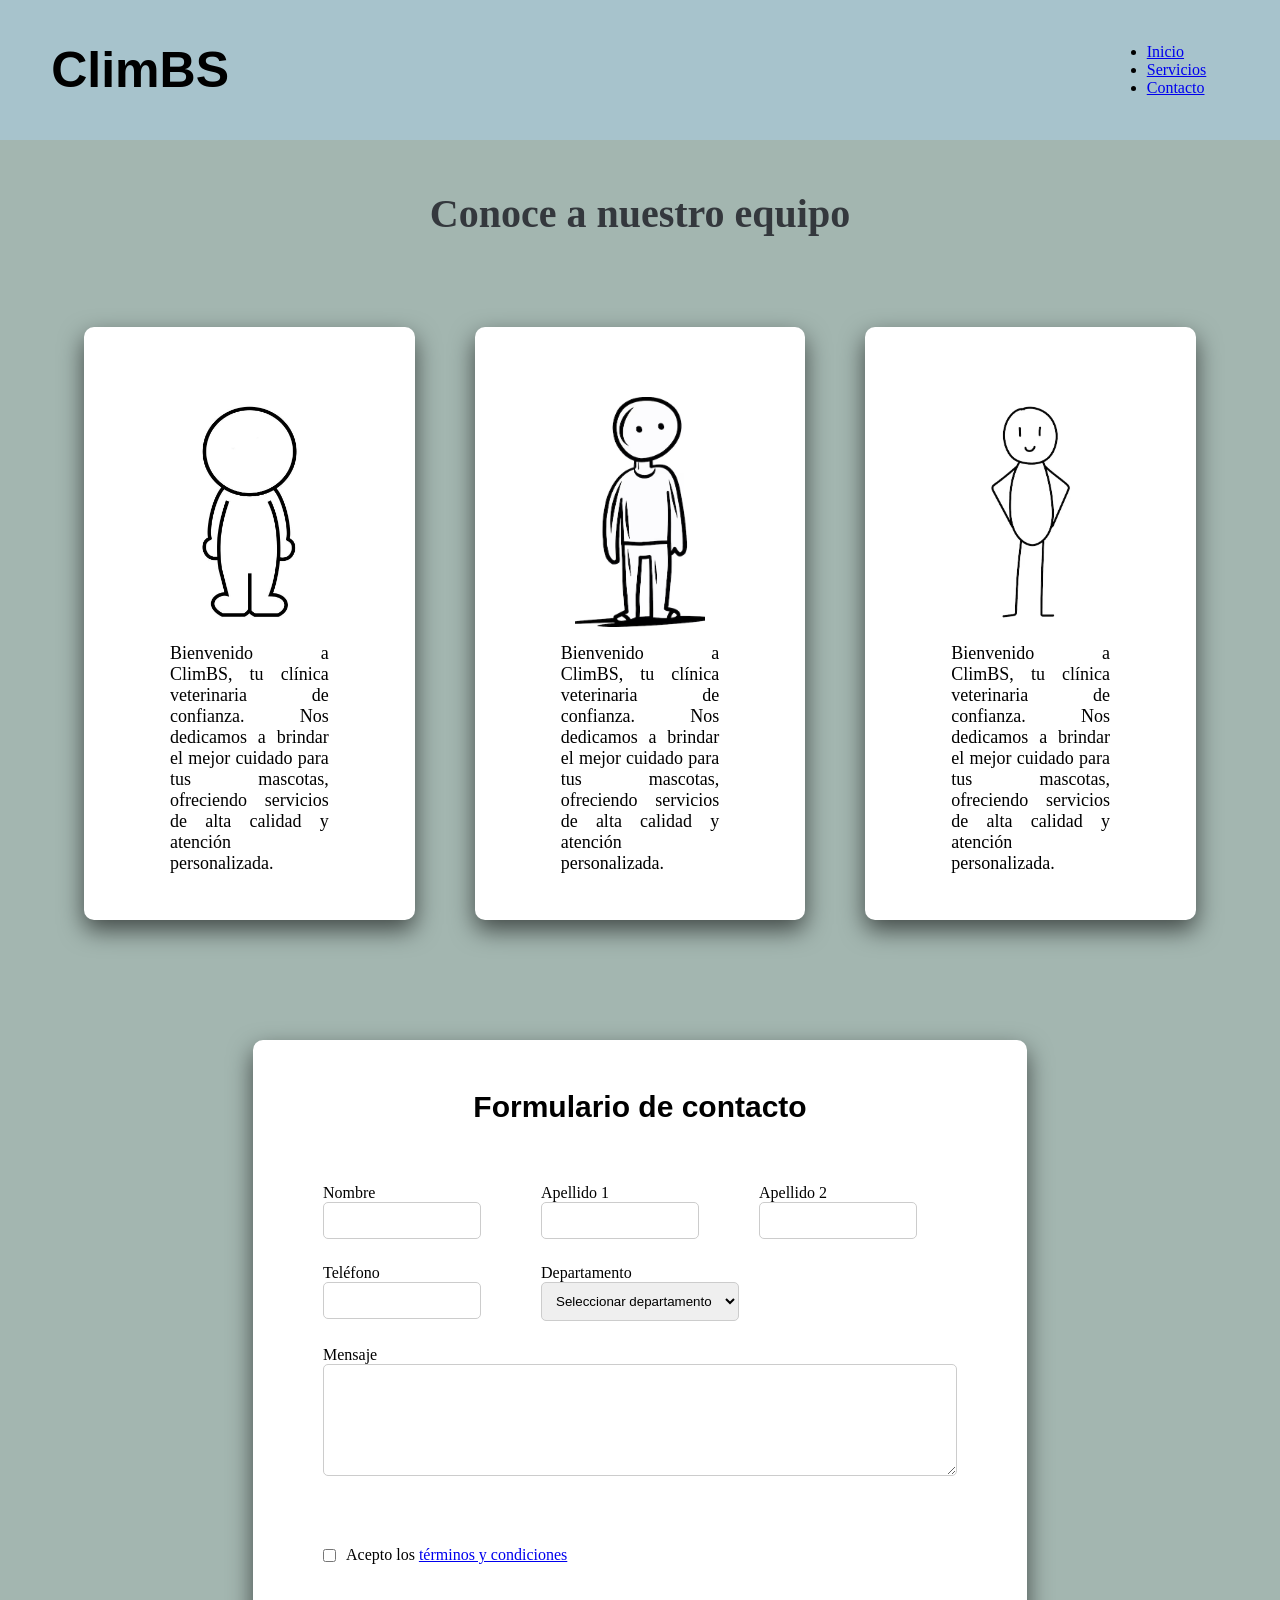
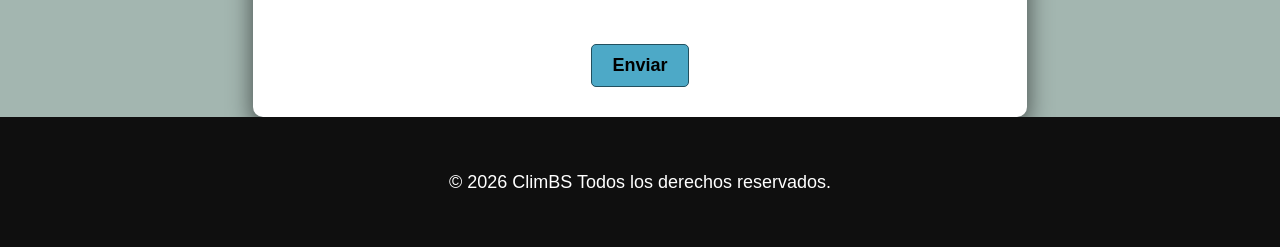
==== html/contact.html @ df0a5884 "Primer commit Borrador del proyecto" ====
<!doctype html>
<html lang="es">

<head>
  <meta charset="UTF-8" />
  <meta name="viewport" content="width=device-width, initial-scale=1.0" />
  <title>Contacto</title>
</head>

<body>
  <!-- Header -->
  <header id="header">
    <h1 id="ClimBS">ClimBS</h1>
    <nav id="nav">
      <!-- Botón -->
      <button class="menu-toggle" id="menu-toggle" aria-label="Abrir menú">
        &#9776;
      </button>
      <!-- Barra -->
      <ul class="nav-links" id="nav-links">
        <li><a href="index.html" aria-label="Inicio">Inicio</a></li>
        <li><a href="services.html" aria-label="Servicios">Servicios</a></li>
        <li><a href="contact.html" aria-label="Contacto">Contacto</a></li>
      </ul>
    </nav>
  </header>
  <!-- Fin header -->
  <!-- Contenido principal -->
  <h1 class="contact_title">
    <span class="title_text">Conoce a nuestro equipo</span>
  </h1>
  <section class="container">
    <article class="card">
      <img class="card_img" src="../images/person1.jpg" alt="Karmele" />
      <p class="card_text">
        Bienvenido a ClimBS, tu clínica veterinaria de confianza. Nos
        dedicamos a brindar el mejor cuidado para tus mascotas, ofreciendo
        servicios de alta calidad y atención personalizada.
      </p>
    </article>
    <article class="card">
      <img class="card_img" src="../images/person2.jpg" alt="Eustakio" />
      <p class="card_text">
        Bienvenido a ClimBS, tu clínica veterinaria de confianza. Nos
        dedicamos a brindar el mejor cuidado para tus mascotas, ofreciendo
        servicios de alta calidad y atención personalizada.
      </p>
    </article>
    <article class="card">
      <img class="card_img" src="../images/person3.jpg" alt="Pepe" />
      <p class="card_text">
        Bienvenido a ClimBS, tu clínica veterinaria de confianza. Nos
        dedicamos a brindar el mejor cuidado para tus mascotas, ofreciendo
        servicios de alta calidad y atención personalizada.
      </p>
    </article>
  </section>
  <!-- Fin contenido principal -->

  <!-- Formulario de contacto -->
  <section class="contact_form">
    <h2 class="form_title">Formulario de contacto</h2>
    <form id="contact_form" action="#" method="post">
      <span class="name_surname">
        <span class="name_container">
          <label for="name">Nombre</label>
          <input type="text" id="name" name="name" pattern="[A-Za-z ]{2,15}" required />
        </span>
        <span class="surname1_container">
          <label for="surname1">Apellido 1</label>
          <input type="text" id="surname1" name="surname1" pattern="[A-Za-z ]{2,15}" required />
        </span>
        <span class="surname2_container">
          <label for="surname2">Apellido 2</label>
          <input type="text" id="surname2" name="surname2" pattern="[A-Za-z ]{2,15}" required />
        </span>
      </span>
      <span class="phone_department">
        <span class="phone_container">
          <label for="phone">Teléfono</label>
          <input type="tel" id="phone" name="phone" pattern="[0-9]{9}" required />
        </span>
        <span class="department_container">
          <label for="department">Departamento</label>
          <select id="department" name="department" required>
            <option value="">Seleccionar departamento</option>
            <option value="client_att">Atención al Cliente</option>
            <option value="adm">Administración</option>
            <option value="rrhh">Recursos Humanos</option>
          </select>
        </span>
      </span>
      <span class="msg_container">
        <label for="message">Mensaje</label>
        <textarea id="message" name="message" rows="6" required></textarea>
      </span>
      <span class="checkbox_container">
        <input type="checkbox" id="terms" name="terms" required />
        <label for="terms">Acepto los <a href="#">términos y condiciones</a></label>
      </span>
      <span class="button_container">
        <button type="submit" class="submit_btn">Enviar</button>
      </span>
    </form>
  </section>
  <!-- Fin formulario de contacto -->

</body>
<!-- Footer -->
<footer id="footer">
  <p class="copyright">&copy; 2026 ClimBS Todos los derechos reservados.</p>
</footer>

<!-- Links -->
<link rel="stylesheet" href="../css/styles.css" />
<link rel="stylesheet" href="../css/contact.css" />
<script src="../comp.js"></script>

</html>
---- css/styles.css ----
*,
*::before,
*::after {
    box-sizing: border-box;
    margin: 0;
    padding: 0;
}

p {
    font-size: 18px;
}

/* Menú móvil */
.menu-toggle {
    display: none;
    background: none;
    border: none;
    color: black;
    font-size: 4 rem;
    cursor: pointer;
}

@media (max-width: 780px) {
    .menu-toggle {
        display: block;
    }

    .nav-links {
        display: none;
        flex-direction: column;
        width: 100%;
        position: absolute;
        top: 60px;
        left: 0;
        background-color: #a7c3cc;
        padding: 1rem 0;
        text-align: center;
    }

    .nav-links li {
        padding: 0.8rem 0;
    }

    .nav-links.active {
        display: flex;
    }
}


/* Menú */
#header {
    background-color: #a7c3cc;
    display: grid;
    padding-left: 4%;
    grid-template-columns: 1fr 1fr;
    align-items: center;
    width: 100%;
    height: 140px;
    margin: 0;
}

#nav {
    display: flex;
    align-items: center;
    padding: 10px;
    justify-content: flex-end;
    padding-right: 12%;
}

/* #nav ul {
    list-style-type: none;
    display: grid;
    font-family: Arial, sans-serif;
    font-size: 18px;
    font-style: normal;
    grid-template-columns: repeat(3, 150px);
    padding: 2%;
}

#nav li {
    display: flex;
    justify-content: center;
    align-items: center;
}

#nav li a {
    text-decoration: none;
    color: #000;
    font-size: 20px;
} */

body {
    background-color: #a3b6b0;
    padding: 0;
    width: 100%;
    margin: 0;
    display: flex;
    flex-direction: column;
    align-items: center;
}

main {
    display: flex;
    flex-direction: column;
    align-items: center;
    justify-content: center;
    width: 100%;
    height: 100%;
}

#ClimBS {
    font-family: Arial, sans-serif;
    font-size: 50px;
    font-style: normal;
    color: #000;

    @media(max-width: 750px) {
        font-size: 40px;
    }
}

/* Footer */
#footer {
    background-color: #0f0f0f;
    color: #fff;
    padding: 0;
    width: 100%;
    height: 130px;
    display: grid;
    align-items: center;
}

.copyright {
    font-family: Arial, sans-serif;
    font-size: 18px;
    text-align: center;
}
---- css/contact.css ----
.contact_title {
    margin: 50px auto 70px auto;
}

.title_text {
    color: #34383d;
    font-weight: bold;
    font-size: 40px;
}

.container {
    width: 90%;
    height: 100%;
    display: grid;
    grid-template-columns: repeat(3, 1fr);
    gap: 20px;
    justify-content: center;
    align-items: center;
}

.card {
    width: auto;
    height: auto;
    background-color: #fff;
    border-radius: 10px;
    display: flex;
    flex-direction: column;
    align-items: center;
    justify-content: center;
    margin: 20px;
    padding: 70px 70px 30px 70px;
    box-shadow: 0px 10px 25px rgba(0, 0, 0, 0.6);
}

.card_img {
    width: 130px;
    height: 230px;
    object-fit: cover;
    border-radius: 10px 10px 0 0;
}

.card_text {
    padding: 1rem;
    text-align: justify;
}

.form_title {
    font-family: Arial, sans-serif;
    font-size: 30px;
    font-weight: bold;
    margin-bottom: 60px;
}

.contact_form {
    width: auto;
    height: auto;
    margin-top: 100px;
    background-color: #fff;
    border-radius: 10px;
    display: flex;
    flex-direction: column;
    align-items: center;
    justify-content: center;
    padding: 50px 70px 30px 70px;
    box-shadow: 0px 10px 25px rgba(0, 0, 0, 0.6);
}

.name_surname,
.phone_department {
    display: grid;
    grid-template-columns: repeat(3, 1fr);
    gap: 20px;
    width: 100%;
}

.name_container,
.surname1_container,
.surname2_container {
    display: flex;
    flex-direction: column;
    margin-bottom: 25px;
}

#name,
#surname1,
#surname2,
#phone {
    padding: 10px;
    border-radius: 5px;
    border: 1px solid #ccc;
    width: 80%;
}

#department {
    padding: 10px;
    border-radius: 5px;
    border: 1px solid #ccc;
    width: 100%;
}

.phone_container {
    display: flex;
    flex-direction: column;
    margin-bottom: 25px;
}

.department_container {
    display: flex;
    flex-direction: column;
    margin-bottom: 25px;
}

.msg_container {
    display: flex;
    flex-direction: column;
    margin-bottom: 70px;
}

#message {
    padding: 10px;
    border-radius: 5px;
    border: 1px solid #ccc;
    width: 100%;
}

.checkbox_container {
    display: flex;
    align-items: center;
    margin-bottom: 80px;
    width: 100%;
}

#terms {
    margin-right: 10px;
}

.button_container {
    display: flex;
    justify-content: center;
}

.submit_btn {
    background-color: #4da9c7;
    color: black;
    font-weight: bold;
    font-size: 18px;
    border: 1px solid #22505f;
    padding: 10px 20px;
    border-radius: 5px;

}

.submit_btn:hover {
    background-color: #2d6375;
    color: white;
    cursor: pointer;
}
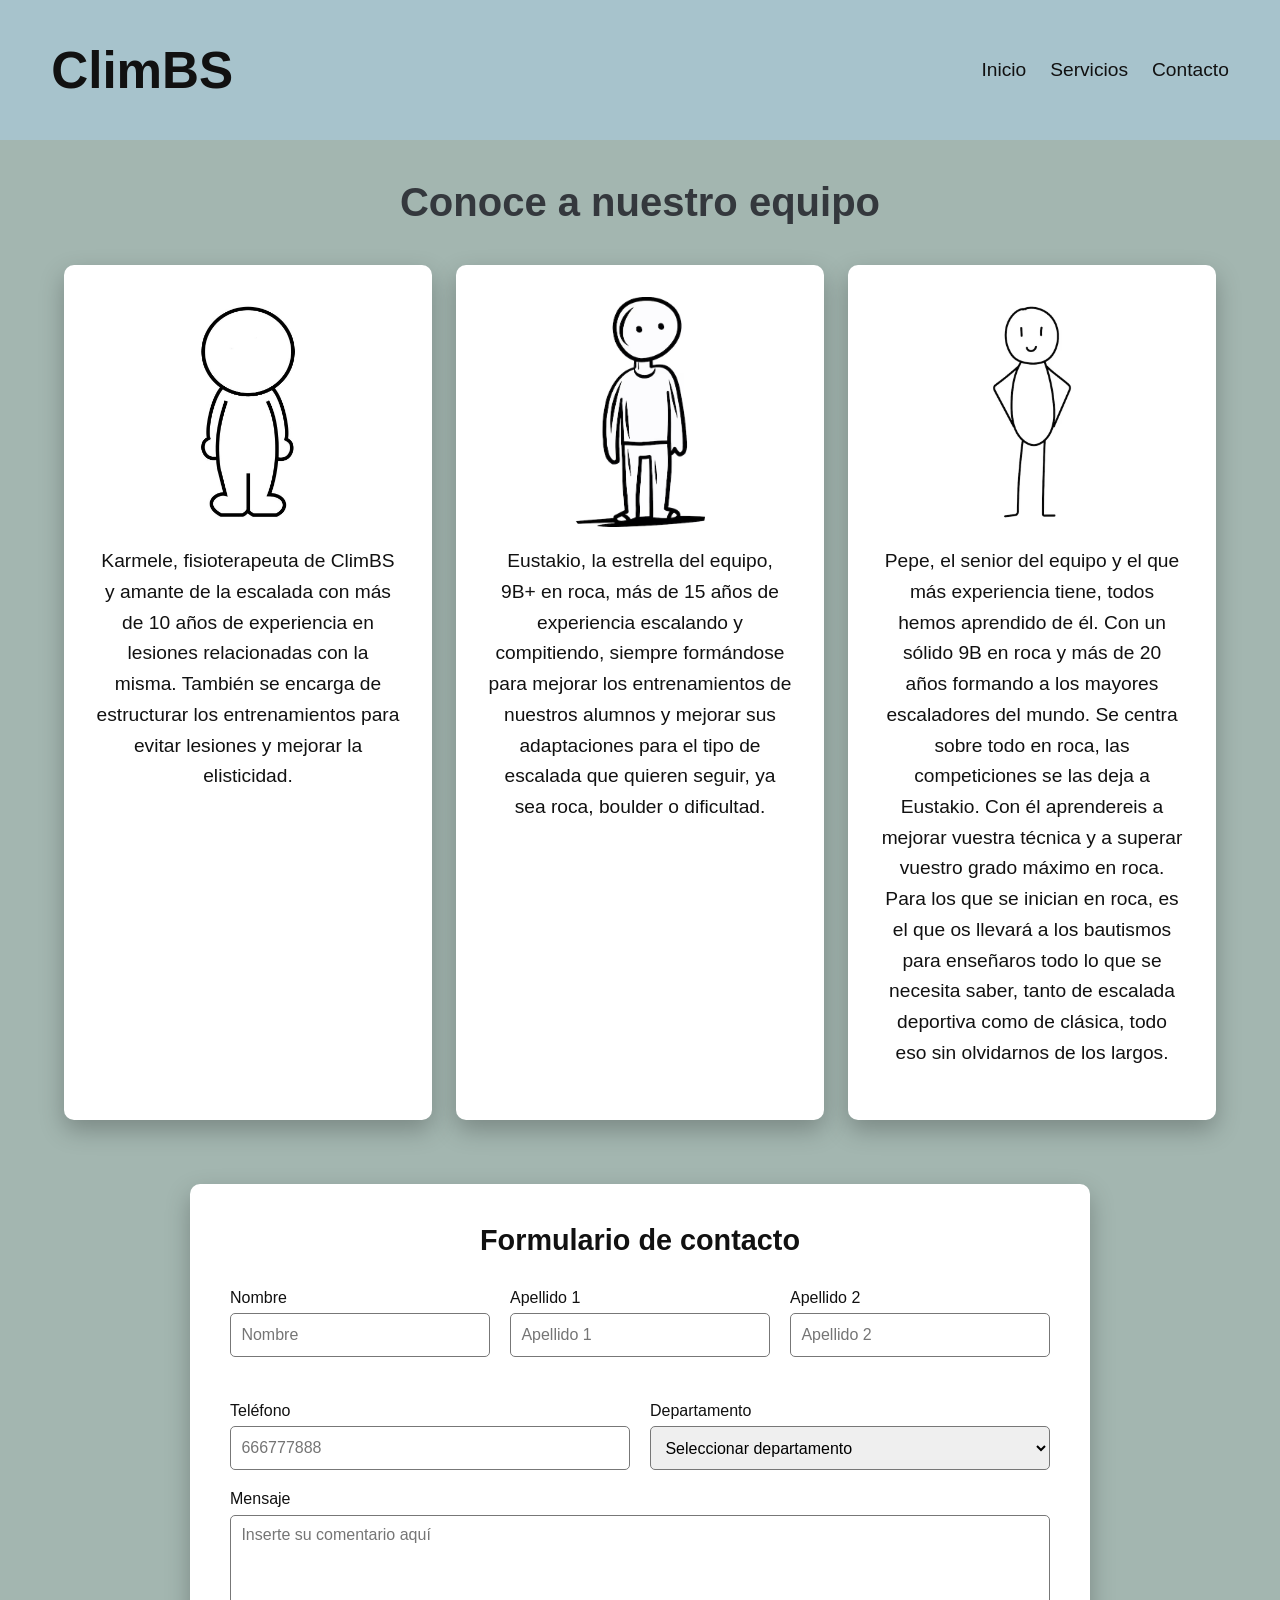
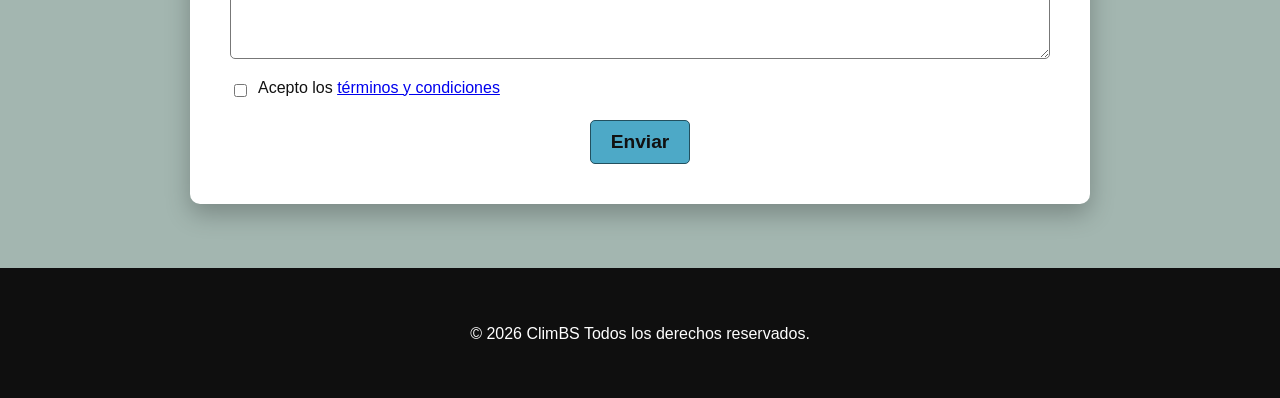
==== commit 43e8054c: "Add files via upload" ====
--- a/html/contact.html
+++ b/html/contact.html
@@ -5,6 +5,11 @@
   <meta charset="UTF-8" />
   <meta name="viewport" content="width=device-width, initial-scale=1.0" />
   <title>Contacto</title>
+
+  <!-- Links -->
+  <link rel="stylesheet" href="../css/styles.css" />
+  <link rel="stylesheet" href="../css/contact.css" />
+  <script src="../main.js"></script>
 </head>
 
 <body>
@@ -13,72 +18,79 @@
     <h1 id="ClimBS">ClimBS</h1>
     <nav id="nav">
       <!-- Botón -->
-      <button class="menu-toggle" id="menu-toggle" aria-label="Abrir menú">
+      <button class="menu-toggle" type="button" aria-expanded="false" aria-label="Abrir menú">
         &#9776;
       </button>
       <!-- Barra -->
       <ul class="nav-links" id="nav-links">
-        <li><a href="index.html" aria-label="Inicio">Inicio</a></li>
+        <li><a href="../index.html" aria-label="Inicio">Inicio</a></li>
         <li><a href="services.html" aria-label="Servicios">Servicios</a></li>
         <li><a href="contact.html" aria-label="Contacto">Contacto</a></li>
       </ul>
     </nav>
   </header>
-  <!-- Fin header -->
+
   <!-- Contenido principal -->
-  <h1 class="contact_title">
+  <h2 class="contact_title">
     <span class="title_text">Conoce a nuestro equipo</span>
-  </h1>
-  <section class="container">
+  </h2>
+
+  <section class="container" aria-label="Equipo de ClimBS">
     <article class="card">
-      <img class="card_img" src="../images/person1.jpg" alt="Karmele" />
+      <img class="card_img" src="../images/person1.jpg" alt="Karmele, fisioterapeuta" />
       <p class="card_text">
-        Bienvenido a ClimBS, tu clínica veterinaria de confianza. Nos
-        dedicamos a brindar el mejor cuidado para tus mascotas, ofreciendo
-        servicios de alta calidad y atención personalizada.
+        Karmele, fisioterapeuta de ClimBS y amante de la escalada con más de 10 años de experiencia en lesiones
+        relacionadas con la misma. También se encarga de estructurar los entrenamientos para evitar lesiones y mejorar
+        la elisticidad.
       </p>
     </article>
     <article class="card">
-      <img class="card_img" src="../images/person2.jpg" alt="Eustakio" />
+      <img class="card_img" src="../images/person2.jpg" alt="Eustakio, entrenador" />
       <p class="card_text">
-        Bienvenido a ClimBS, tu clínica veterinaria de confianza. Nos
-        dedicamos a brindar el mejor cuidado para tus mascotas, ofreciendo
-        servicios de alta calidad y atención personalizada.
+        Eustakio, la estrella del equipo, 9B+ en roca, más de 15 años de experiencia escalando y compitiendo, siempre
+        formándose para mejorar los entrenamientos de nuestros alumnos y mejorar sus adaptaciones para el tipo de
+        escalada que quieren seguir, ya sea roca, boulder o dificultad.
       </p>
     </article>
     <article class="card">
-      <img class="card_img" src="../images/person3.jpg" alt="Pepe" />
+      <img class="card_img" src="../images/person3.jpg" alt="Pepe, entrenador" />
       <p class="card_text">
-        Bienvenido a ClimBS, tu clínica veterinaria de confianza. Nos
-        dedicamos a brindar el mejor cuidado para tus mascotas, ofreciendo
-        servicios de alta calidad y atención personalizada.
+        Pepe, el senior del equipo y el que más experiencia tiene, todos hemos aprendido de él. Con un sólido
+        9B en roca y más de 20 años formando a los mayores escaladores del mundo. Se centra sobre todo en roca, las
+        competiciones se las deja a Eustakio. Con él aprendereis a mejorar vuestra técnica y a superar vuestro grado
+        máximo en roca. Para los que se inician en roca, es el que os llevará a los bautismos para enseñaros todo lo que
+        se necesita saber, tanto de escalada deportiva como de clásica, todo eso sin olvidarnos de los largos.
+
       </p>
     </article>
   </section>
-  <!-- Fin contenido principal -->
 
   <!-- Formulario de contacto -->
-  <section class="contact_form">
+  <section class="contact_section">
     <h2 class="form_title">Formulario de contacto</h2>
     <form id="contact_form" action="#" method="post">
       <span class="name_surname">
         <span class="name_container">
           <label for="name">Nombre</label>
-          <input type="text" id="name" name="name" pattern="[A-Za-z ]{2,15}" required />
+          <input type="text" id="name" name="name" placeholder="Nombre" pattern="[A-Za-z ]{2,15}" maxlength="15"
+            required />
         </span>
         <span class="surname1_container">
           <label for="surname1">Apellido 1</label>
-          <input type="text" id="surname1" name="surname1" pattern="[A-Za-z ]{2,15}" required />
+          <input type="text" id="surname1" name="surname1" placeholder="Apellido 1" pattern="[A-Za-z ]{2,15}"
+            maxlength="15" required />
         </span>
         <span class="surname2_container">
           <label for="surname2">Apellido 2</label>
-          <input type="text" id="surname2" name="surname2" pattern="[A-Za-z ]{2,15}" required />
+          <input type="text" id="surname2" name="surname2" placeholder="Apellido 2" pattern="[A-Za-z ]{2,15}"
+            maxlength="15" required />
         </span>
       </span>
       <span class="phone_department">
         <span class="phone_container">
           <label for="phone">Teléfono</label>
-          <input type="tel" id="phone" name="phone" pattern="[0-9]{9}" required />
+          <input type="tel" id="phone" name="phone" placeholder="666777888" pattern="[0-9]{9}" maxlength="9"
+            inputmode="numeric" required />
         </span>
         <span class="department_container">
           <label for="department">Departamento</label>
@@ -92,7 +104,7 @@
       </span>
       <span class="msg_container">
         <label for="message">Mensaje</label>
-        <textarea id="message" name="message" rows="6" required></textarea>
+        <textarea id="message" name="message" rows="6" placeholder="Inserte su comentario aquí" required></textarea>
       </span>
       <span class="checkbox_container">
         <input type="checkbox" id="terms" name="terms" required />
@@ -111,9 +123,4 @@
   <p class="copyright">&copy; 2026 ClimBS Todos los derechos reservados.</p>
 </footer>
 
-<!-- Links -->
-<link rel="stylesheet" href="../css/styles.css" />
-<link rel="stylesheet" href="../css/contact.css" />
-<script src="../comp.js"></script>
-
 </html>
--- a/css/styles.css
+++ b/css/styles.css
@@ -1,94 +1,115 @@
+/* General */
 *,
 *::before,
 *::after {
     box-sizing: border-box;
+}
+
+body {
+    min-width: 320px;
     margin: 0;
-    padding: 0;
+    background-color: #a3b6b0;
+    color: #111;
+    font-family: Arial, sans-serif;
 }
 
 p {
-    font-size: 18px;
+    font-size: 1.2rem;
+    line-height: 1.6;
 }
+
+
+/* Menú */
+#header {
+    position: relative;
+    display: grid;
+    grid-template-columns: 1fr 1fr;
+    align-items: center;
+    width: 100%;
+    min-height: 140px;
+    padding: 1rem 4%;
+    background-color: #a7c3cc;
+}
+
+#ClimBS {
+    margin: 0;
+    font-size: clamp(2.2rem, 5vw, 3.2rem);
+}
+
+#nav {
+    display: flex;
+    justify-content: flex-end;
+    align-items: center;
+}
+
+.nav-links {
+    display: flex;
+    gap: 1.5rem;
+    margin: 0;
+    padding: 0;
+    list-style: none;
+}
+
+.nav-links a {
+    color: #111;
+    font-size: 1.2rem;
+    text-decoration: none;
+}
+
+.nav-links a:hover,
+.nav-links a:focus-visible {
+    text-decoration: underline;
+}
+
 
 /* Menú móvil */
 .menu-toggle {
     display: none;
-    background: none;
-    border: none;
-    color: black;
-    font-size: 4 rem;
+    padding: 0.25rem 0.5rem;
+    border: 0;
+    background: transparent;
+    color: #111;
+    font-size: 2rem;
     cursor: pointer;
 }
 
 @media (max-width: 780px) {
+    #header {
+        grid-template-columns: 1fr auto;
+        min-height: 90px;
+    }
+
     .menu-toggle {
         display: block;
     }
 
     .nav-links {
+        position: absolute;
+        z-index: 10;
+        top: 100%;
+        right: 0;
         display: none;
+        width: min(100%, 320px);
         flex-direction: column;
-        width: 100%;
-        position: absolute;
-        top: 60px;
-        left: 0;
+        gap: 0;
+        padding: 0.5rem 1rem;
         background-color: #a7c3cc;
-        padding: 1rem 0;
         text-align: center;
-    }
-
-    .nav-links li {
-        padding: 0.8rem 0;
+        box-shadow: 0 8px 16px rgb(0 0 0 / 20%);
     }
 
     .nav-links.active {
         display: flex;
     }
+
+    .nav-links a {
+        display: block;
+        padding: 0.8rem;
+    }
 }
 
 
-/* Menú */
-#header {
-    background-color: #a7c3cc;
-    display: grid;
-    padding-left: 4%;
-    grid-template-columns: 1fr 1fr;
-    align-items: center;
-    width: 100%;
-    height: 140px;
-    margin: 0;
-}
-
-#nav {
-    display: flex;
-    align-items: center;
-    padding: 10px;
-    justify-content: flex-end;
-    padding-right: 12%;
-}
-
-/* #nav ul {
-    list-style-type: none;
-    display: grid;
-    font-family: Arial, sans-serif;
-    font-size: 18px;
-    font-style: normal;
-    grid-template-columns: repeat(3, 150px);
-    padding: 2%;
-}
-
-#nav li {
-    display: flex;
-    justify-content: center;
-    align-items: center;
-}
-
-#nav li a {
-    text-decoration: none;
-    color: #000;
-    font-size: 20px;
-} */
-
+/* body */
 body {
     background-color: #a3b6b0;
     padding: 0;
@@ -100,38 +121,23 @@
 }
 
 main {
-    display: flex;
-    flex-direction: column;
-    align-items: center;
-    justify-content: center;
     width: 100%;
-    height: 100%;
 }
 
-#ClimBS {
-    font-family: Arial, sans-serif;
-    font-size: 50px;
-    font-style: normal;
-    color: #000;
-
-    @media(max-width: 750px) {
-        font-size: 40px;
-    }
-}
 
 /* Footer */
 #footer {
+    display: grid;
+    align-items: center;
+    width: 100%;
+    min-height: 130px;
+    padding: 1rem;
     background-color: #0f0f0f;
     color: #fff;
-    padding: 0;
-    width: 100%;
-    height: 130px;
-    display: grid;
-    align-items: center;
+    text-align: center;
 }
 
 .copyright {
-    font-family: Arial, sans-serif;
-    font-size: 18px;
-    text-align: center;
+    margin: 0;
+    font-size: 1rem;
 }
--- a/css/contact.css
+++ b/css/contact.css
@@ -1,76 +1,71 @@
+/* Equipo */
 .contact_title {
-    margin: 50px auto 70px auto;
+    margin: 2.5rem 1rem;
+    text-align: center;
 }
 
 .title_text {
     color: #34383d;
-    font-weight: bold;
-    font-size: 40px;
+    font-size: clamp(1.75rem, 5vw, 2.5rem);
 }
 
 .container {
-    width: 90%;
-    height: 100%;
     display: grid;
-    grid-template-columns: repeat(3, 1fr);
-    gap: 20px;
-    justify-content: center;
-    align-items: center;
+    grid-template-columns: repeat(3, minmax(0, 1fr));
+    gap: 1.5rem;
+    width: min(90%, 1200px);
+    margin: 0 auto;
 }
 
 .card {
-    width: auto;
-    height: auto;
-    background-color: #fff;
-    border-radius: 10px;
     display: flex;
     flex-direction: column;
     align-items: center;
-    justify-content: center;
-    margin: 20px;
-    padding: 70px 70px 30px 70px;
-    box-shadow: 0px 10px 25px rgba(0, 0, 0, 0.6);
+    padding: 2rem;
+    border-radius: 10px;
+    background-color: #fff;
+    box-shadow: 0 10px 25px rgb(0 0 0 / 25%);
 }
 
 .card_img {
     width: 130px;
     height: 230px;
     object-fit: cover;
-    border-radius: 10px 10px 0 0;
+    border-radius: 10px;
 }
 
 .card_text {
-    padding: 1rem;
-    text-align: justify;
+    text-align: center;
 }
 
+
+/* Formulario */
 .form_title {
-    font-family: Arial, sans-serif;
-    font-size: 30px;
-    font-weight: bold;
-    margin-bottom: 60px;
+    margin: 0 0 2rem;
+    font-size: clamp(1.5rem, 4vw, 1.8rem);
+    text-align: center;
 }
 
-.contact_form {
-    width: auto;
-    height: auto;
-    margin-top: 100px;
+.contact_section {
+    width: min(90%, 900px);
+    margin: 4rem auto;
+    padding: 2.5rem;
+    border-radius: 10px;
     background-color: #fff;
-    border-radius: 10px;
+    box-shadow: 0 10px 25px rgb(0 0 0 / 25%);
+}
+
+#contact_form {
     display: flex;
     flex-direction: column;
-    align-items: center;
-    justify-content: center;
-    padding: 50px 70px 30px 70px;
-    box-shadow: 0px 10px 25px rgba(0, 0, 0, 0.6);
+    gap: 1.25rem;
 }
 
 .name_surname,
 .phone_department {
     display: grid;
-    grid-template-columns: repeat(3, 1fr);
-    gap: 20px;
-    width: 100%;
+    grid-template-columns: repeat(3, minmax(0, 1fr));
+    gap: 1.25rem;
 }
 
 .name_container,
@@ -81,57 +76,46 @@
     margin-bottom: 25px;
 }
 
-#name,
-#surname1,
-#surname2,
-#phone {
-    padding: 10px;
-    border-radius: 5px;
-    border: 1px solid #ccc;
-    width: 80%;
+.phone_department {
+    grid-template-columns: repeat(2, minmax(0, 1fr));
 }
 
-#department {
-    padding: 10px;
-    border-radius: 5px;
-    border: 1px solid #ccc;
-    width: 100%;
-}
-
-.phone_container {
-    display: flex;
-    flex-direction: column;
-    margin-bottom: 25px;
-}
-
-.department_container {
-    display: flex;
-    flex-direction: column;
-    margin-bottom: 25px;
-}
-
+.name_container,
+.surname1_container,
+.surname2_container,
+.phone_container,
+.department_container,
 .msg_container {
     display: flex;
     flex-direction: column;
-    margin-bottom: 70px;
+    gap: 0.4rem;
+    min-width: 0;
+}
+
+#contact_form input:not([type="checkbox"]),
+#department,
+#message {
+    width: 100%;
+    min-height: 2.75rem;
+    padding: 0.65rem;
+    border: 1px solid #777;
+    border-radius: 5px;
+    font: inherit;
 }
 
 #message {
-    padding: 10px;
-    border-radius: 5px;
-    border: 1px solid #ccc;
-    width: 100%;
+    min-height: 9rem;
+    resize: vertical;
 }
 
 .checkbox_container {
     display: flex;
-    align-items: center;
-    margin-bottom: 80px;
-    width: 100%;
+    align-items: flex-start;
+    gap: 0.5rem;
 }
 
-#terms {
-    margin-right: 10px;
+.checkbox_container input {
+    margin-top: 0.3rem;
 }
 
 .button_container {
@@ -140,18 +124,39 @@
 }
 
 .submit_btn {
+    padding: 0.65rem 1.25rem;
+    border: 1px solid #22505f;
+    border-radius: 5px;
     background-color: #4da9c7;
-    color: black;
+    color: #111;
+    font-size: 1.2rem;
     font-weight: bold;
-    font-size: 18px;
-    border: 1px solid #22505f;
-    padding: 10px 20px;
-    border-radius: 5px;
-
+    cursor: pointer;
 }
 
 .submit_btn:hover {
     background-color: #2d6375;
-    color: white;
-    cursor: pointer;
+    color: #fff;
+}
+
+/* Móvil */
+@media (max-width: 800px) {
+    .container {
+        grid-template-columns: 1fr;
+        max-width: 600px;
+    }
+
+    .name_surname {
+        grid-template-columns: 1fr;
+    }
+}
+
+@media (max-width: 520px) {
+    .contact_form {
+        padding: 1.5rem;
+    }
+
+    .phone_department {
+        grid-template-columns: 1fr;
+    }
 }
